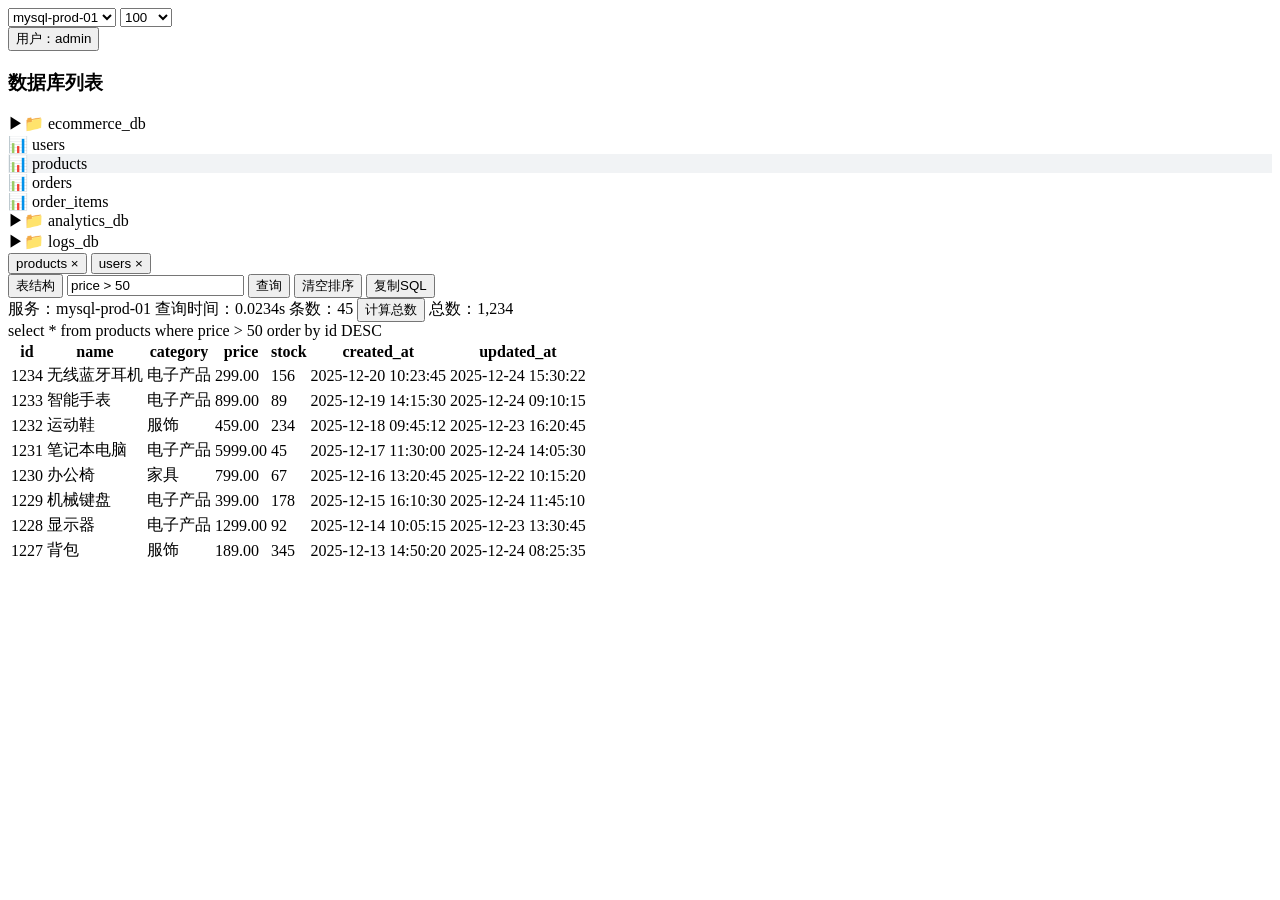
==== src/main/resources/templates/demo.html @ 5e8a5296 "Migrate to Spring Boot project with Java backend API forwarding Co-authored-by: muuzili163 <25076926" ====
<!DOCTYPE html>
<html lang="zh-CN">
<head>
    <meta charset="UTF-8">
    <meta name="viewport" content="width=device-width, initial-scale=1.0">
    <title>Archery互联网SQL审计 - MySQL数据查看器 (演示)</title>
    <link rel="stylesheet" href="styles.css">
</head>
<body>
    <!-- Main Application -->
    <div id="mainApp">
        <!-- Top Bar -->
        <div class="top-bar">
            <div class="top-bar-left">
                <select id="serverSelect" class="form-select">
                    <option value="">选择服务器...</option>
                    <option value="mysql-prod-01" selected>mysql-prod-01</option>
                    <option value="mysql-prod-02">mysql-prod-02</option>
                    <option value="mysql-test-01">mysql-test-01</option>
                </select>
                <select id="pageSizeSelect" class="form-select">
                    <option value="50">50</option>
                    <option value="100" selected>100</option>
                    <option value="200">200</option>
                    <option value="500">500</option>
                    <option value="1000">1000</option>
                </select>
            </div>
            <div class="top-bar-right">
                <button id="userBtn" class="btn btn-secondary">用户：admin</button>
            </div>
        </div>

        <!-- Main Content -->
        <div class="main-container">
            <!-- Sidebar -->
            <div class="sidebar">
                <div class="sidebar-header">
                    <h3>数据库列表</h3>
                </div>
                <div class="tree-view" id="treeView">
                    <div class="tree-node">
                        <div class="tree-node-label">
                            <span class="tree-icon expanded">▶</span><span>📁 ecommerce_db</span>
                        </div>
                        <div class="tree-children show">
                            <div class="tree-table">📊 users</div>
                            <div class="tree-table" style="background: #f1f3f5;">📊 products</div>
                            <div class="tree-table">📊 orders</div>
                            <div class="tree-table">📊 order_items</div>
                        </div>
                    </div>
                    <div class="tree-node">
                        <div class="tree-node-label">
                            <span class="tree-icon">▶</span><span>📁 analytics_db</span>
                        </div>
                        <div class="tree-children">
                        </div>
                    </div>
                    <div class="tree-node">
                        <div class="tree-node-label">
                            <span class="tree-icon">▶</span><span>📁 logs_db</span>
                        </div>
                        <div class="tree-children">
                        </div>
                    </div>
                </div>
            </div>

            <!-- Content Area -->
            <div class="content-area">
                <div class="tabs-container">
                    <div class="tabs-header" id="tabsHeader">
                        <button class="tab active">
                            <span>products</span>
                            <span class="tab-close">×</span>
                        </button>
                        <button class="tab">
                            <span>users</span>
                            <span class="tab-close">×</span>
                        </button>
                    </div>
                    <div class="tabs-content" id="tabsContent">
                        <div class="tab-pane active">
                            <div class="query-panel">
                                <div class="query-controls">
                                    <button class="btn btn-sm btn-secondary">表结构</button>
                                    <input type="text" class="query-input" placeholder="输入WHERE条件，例如：id > 100" value="price > 50">
                                    <button class="btn btn-sm btn-success">查询</button>
                                    <button class="btn btn-sm btn-secondary">清空排序</button>
                                    <button class="btn btn-sm btn-secondary">复制SQL</button>
                                </div>
                                <div class="query-info">
                                    <span>服务：mysql-prod-01</span>
                                    <span>查询时间：0.0234s</span>
                                    <span>条数：45</span>
                                    <button class="btn btn-sm btn-secondary">计算总数</button>
                                    <span>总数：1,234</span>
                                </div>
                                <div class="query-sql">select * from products where price > 50 order by id DESC</div>
                            </div>
                            <div class="table-container">
                                <table class="data-table">
                                    <thead>
                                        <tr>
                                            <th class="sorted-asc">id</th>
                                            <th>name</th>
                                            <th>category</th>
                                            <th>price</th>
                                            <th>stock</th>
                                            <th>created_at</th>
                                            <th>updated_at</th>
                                        </tr>
                                    </thead>
                                    <tbody>
                                        <tr>
                                            <td>1234</td>
                                            <td>无线蓝牙耳机</td>
                                            <td>电子产品</td>
                                            <td>299.00</td>
                                            <td>156</td>
                                            <td>2025-12-20 10:23:45</td>
                                            <td>2025-12-24 15:30:22</td>
                                        </tr>
                                        <tr>
                                            <td>1233</td>
                                            <td>智能手表</td>
                                            <td>电子产品</td>
                                            <td>899.00</td>
                                            <td>89</td>
                                            <td>2025-12-19 14:15:30</td>
                                            <td>2025-12-24 09:10:15</td>
                                        </tr>
                                        <tr>
                                            <td>1232</td>
                                            <td>运动鞋</td>
                                            <td>服饰</td>
                                            <td>459.00</td>
                                            <td>234</td>
                                            <td>2025-12-18 09:45:12</td>
                                            <td>2025-12-23 16:20:45</td>
                                        </tr>
                                        <tr>
                                            <td>1231</td>
                                            <td>笔记本电脑</td>
                                            <td>电子产品</td>
                                            <td>5999.00</td>
                                            <td>45</td>
                                            <td>2025-12-17 11:30:00</td>
                                            <td>2025-12-24 14:05:30</td>
                                        </tr>
                                        <tr>
                                            <td>1230</td>
                                            <td>办公椅</td>
                                            <td>家具</td>
                                            <td>799.00</td>
                                            <td>67</td>
                                            <td>2025-12-16 13:20:45</td>
                                            <td>2025-12-22 10:15:20</td>
                                        </tr>
                                        <tr>
                                            <td>1229</td>
                                            <td>机械键盘</td>
                                            <td>电子产品</td>
                                            <td>399.00</td>
                                            <td>178</td>
                                            <td>2025-12-15 16:10:30</td>
                                            <td>2025-12-24 11:45:10</td>
                                        </tr>
                                        <tr>
                                            <td>1228</td>
                                            <td>显示器</td>
                                            <td>电子产品</td>
                                            <td>1299.00</td>
                                            <td>92</td>
                                            <td>2025-12-14 10:05:15</td>
                                            <td>2025-12-23 13:30:45</td>
                                        </tr>
                                        <tr>
                                            <td>1227</td>
                                            <td>背包</td>
                                            <td>服饰</td>
                                            <td>189.00</td>
                                            <td>345</td>
                                            <td>2025-12-13 14:50:20</td>
                                            <td>2025-12-24 08:25:35</td>
                                        </tr>
                                    </tbody>
                                </table>
                            </div>
                        </div>
                    </div>
                </div>
            </div>
        </div>
    </div>
</body>
</html>
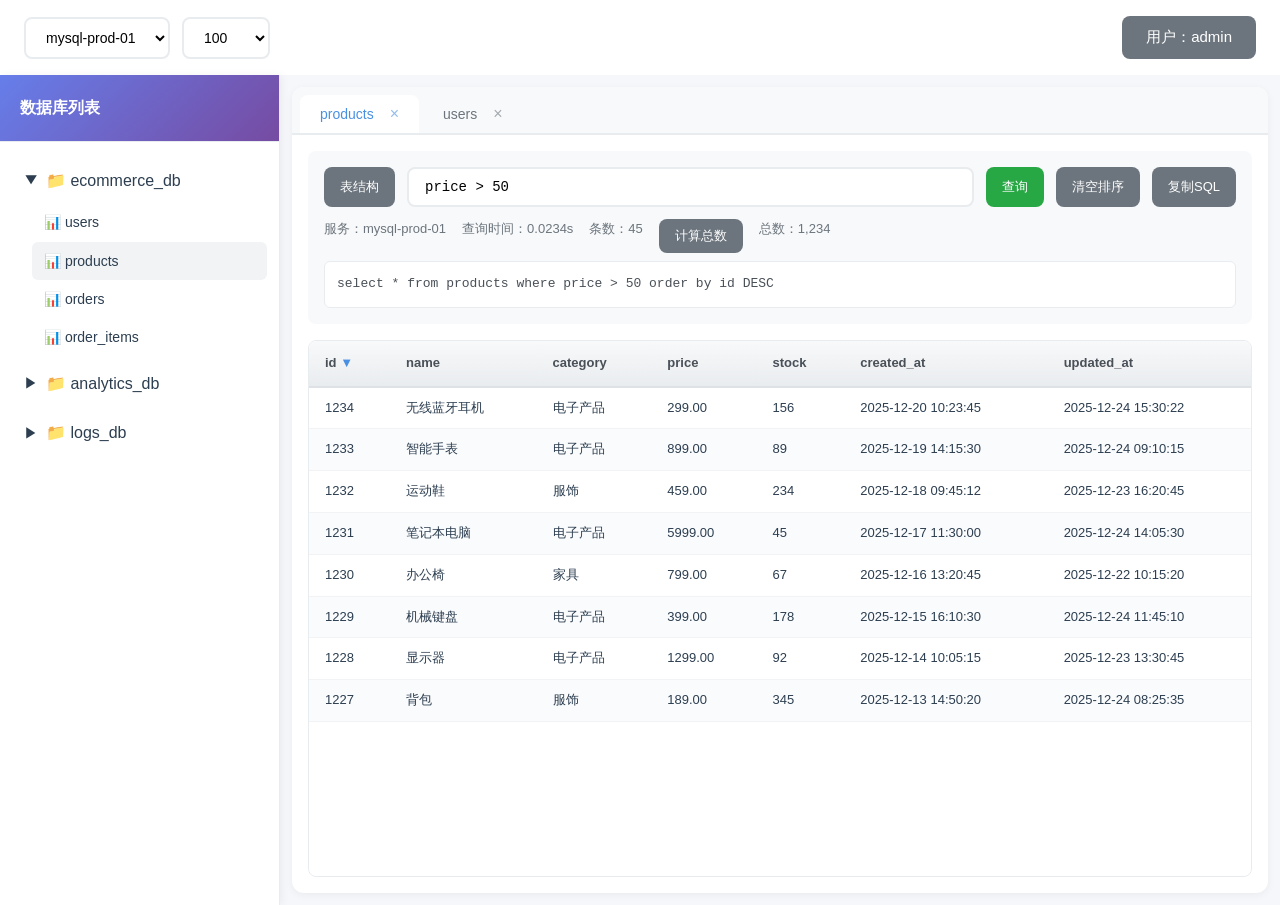
==== commit fa2bdbec: "Fix code review issues and add security comments Co-authored-by: muuzili163 <250769260+muuzili163@us" ====
--- a/src/main/resources/templates/demo.html
+++ b/src/main/resources/templates/demo.html
@@ -4,7 +4,7 @@
     <meta charset="UTF-8">
     <meta name="viewport" content="width=device-width, initial-scale=1.0">
     <title>Archery互联网SQL审计 - MySQL数据查看器 (演示)</title>
-    <link rel="stylesheet" href="styles.css">
+    <link rel="stylesheet" href="/styles.css">
 </head>
 <body>
     <!-- Main Application -->
--- a/styles.css
+++ b/styles.css
@@ -0,0 +1,674 @@
+/* Modern CSS Reset */
+* {
+    margin: 0;
+    padding: 0;
+    box-sizing: border-box;
+}
+
+body {
+    font-family: -apple-system, BlinkMacSystemFont, 'Segoe UI', 'Microsoft YaHei', 'Helvetica Neue', Arial, sans-serif;
+    background: #f5f7fa;
+    color: #2c3e50;
+    line-height: 1.6;
+}
+
+/* Modal Styles */
+.modal {
+    display: flex;
+    position: fixed;
+    z-index: 1000;
+    left: 0;
+    top: 0;
+    width: 100%;
+    height: 100%;
+    background-color: rgba(0, 0, 0, 0.5);
+    backdrop-filter: blur(5px);
+    align-items: center;
+    justify-content: center;
+}
+
+.modal-content {
+    background: white;
+    border-radius: 12px;
+    box-shadow: 0 20px 60px rgba(0, 0, 0, 0.3);
+    width: 90%;
+    max-width: 450px;
+    animation: slideIn 0.3s ease-out;
+}
+
+@keyframes slideIn {
+    from {
+        transform: translateY(-50px);
+        opacity: 0;
+    }
+    to {
+        transform: translateY(0);
+        opacity: 1;
+    }
+}
+
+.modal-header {
+    padding: 30px 30px 20px;
+    text-align: center;
+    border-bottom: 1px solid #e9ecef;
+}
+
+.modal-header h2 {
+    color: #2c3e50;
+    font-size: 24px;
+    font-weight: 600;
+}
+
+.modal-body {
+    padding: 30px;
+}
+
+/* Form Styles */
+.form-group {
+    margin-bottom: 20px;
+}
+
+.form-group label {
+    display: block;
+    margin-bottom: 8px;
+    color: #495057;
+    font-weight: 500;
+    font-size: 14px;
+}
+
+.form-control {
+    width: 100%;
+    padding: 12px 16px;
+    border: 2px solid #e9ecef;
+    border-radius: 8px;
+    font-size: 15px;
+    transition: all 0.3s ease;
+    background: #f8f9fa;
+}
+
+.form-control:focus {
+    outline: none;
+    border-color: #4a90e2;
+    background: white;
+    box-shadow: 0 0 0 3px rgba(74, 144, 226, 0.1);
+}
+
+.form-select {
+    padding: 10px 16px;
+    border: 2px solid #e9ecef;
+    border-radius: 8px;
+    font-size: 14px;
+    background: white;
+    cursor: pointer;
+    transition: all 0.3s ease;
+    margin-right: 12px;
+}
+
+.form-select:focus {
+    outline: none;
+    border-color: #4a90e2;
+    box-shadow: 0 0 0 3px rgba(74, 144, 226, 0.1);
+}
+
+/* Button Styles */
+.btn {
+    padding: 12px 24px;
+    border: none;
+    border-radius: 8px;
+    font-size: 15px;
+    font-weight: 500;
+    cursor: pointer;
+    transition: all 0.3s ease;
+    display: inline-flex;
+    align-items: center;
+    justify-content: center;
+    gap: 8px;
+}
+
+.btn:hover {
+    transform: translateY(-2px);
+    box-shadow: 0 4px 12px rgba(0, 0, 0, 0.15);
+}
+
+.btn:active {
+    transform: translateY(0);
+}
+
+.btn:disabled {
+    opacity: 0.6;
+    cursor: not-allowed;
+    transform: none;
+}
+
+.btn-primary {
+    background: linear-gradient(135deg, #667eea 0%, #764ba2 100%);
+    color: white;
+}
+
+.btn-primary:hover {
+    background: linear-gradient(135deg, #5568d3 0%, #63407a 100%);
+}
+
+.btn-secondary {
+    background: #6c757d;
+    color: white;
+}
+
+.btn-secondary:hover {
+    background: #5a6268;
+}
+
+.btn-success {
+    background: #28a745;
+    color: white;
+}
+
+.btn-success:hover {
+    background: #218838;
+}
+
+.btn-block {
+    width: 100%;
+}
+
+.btn-sm {
+    padding: 8px 16px;
+    font-size: 13px;
+}
+
+/* Error Message */
+.error-message {
+    color: #dc3545;
+    font-size: 14px;
+    margin-top: 12px;
+    padding: 10px;
+    border-radius: 6px;
+    background: #fff5f5;
+    border-left: 3px solid #dc3545;
+    display: none;
+}
+
+.error-message.show {
+    display: block;
+}
+
+/* Top Bar */
+.top-bar {
+    background: white;
+    padding: 16px 24px;
+    box-shadow: 0 2px 8px rgba(0, 0, 0, 0.05);
+    display: flex;
+    justify-content: space-between;
+    align-items: center;
+}
+
+.top-bar-left {
+    display: flex;
+    align-items: center;
+}
+
+.top-bar-right {
+    display: flex;
+    align-items: center;
+}
+
+/* Main Container */
+.main-container {
+    display: flex;
+    height: calc(100vh - 70px);
+    background: #f5f7fa;
+}
+
+/* Sidebar */
+.sidebar {
+    width: 280px;
+    background: white;
+    border-right: 1px solid #e9ecef;
+    display: flex;
+    flex-direction: column;
+    box-shadow: 2px 0 8px rgba(0, 0, 0, 0.05);
+}
+
+.sidebar-header {
+    padding: 20px;
+    border-bottom: 1px solid #e9ecef;
+    background: linear-gradient(135deg, #667eea 0%, #764ba2 100%);
+    color: white;
+}
+
+.sidebar-header h3 {
+    font-size: 16px;
+    font-weight: 600;
+}
+
+/* Tree View */
+.tree-view {
+    flex: 1;
+    overflow-y: auto;
+    padding: 12px;
+}
+
+.tree-placeholder {
+    text-align: center;
+    color: #adb5bd;
+    padding: 40px 20px;
+    font-size: 14px;
+}
+
+.tree-node {
+    margin: 4px 0;
+}
+
+.tree-node-label {
+    padding: 10px 12px;
+    cursor: pointer;
+    border-radius: 6px;
+    display: flex;
+    align-items: center;
+    gap: 8px;
+    transition: all 0.2s ease;
+    user-select: none;
+}
+
+.tree-node-label:hover {
+    background: #f8f9fa;
+}
+
+.tree-node-label.active {
+    background: #e7f0ff;
+    color: #4a90e2;
+    font-weight: 500;
+}
+
+.tree-icon {
+    font-size: 14px;
+    transition: transform 0.2s ease;
+}
+
+.tree-icon.expanded {
+    transform: rotate(90deg);
+}
+
+.tree-children {
+    margin-left: 20px;
+    display: none;
+}
+
+.tree-children.show {
+    display: block;
+}
+
+.tree-table {
+    padding: 8px 12px;
+    cursor: pointer;
+    border-radius: 6px;
+    display: flex;
+    align-items: center;
+    gap: 8px;
+    transition: all 0.2s ease;
+    font-size: 14px;
+}
+
+.tree-table:hover {
+    background: #f1f3f5;
+}
+
+/* Content Area */
+.content-area {
+    flex: 1;
+    display: flex;
+    flex-direction: column;
+    background: white;
+    margin: 12px;
+    border-radius: 12px;
+    box-shadow: 0 2px 8px rgba(0, 0, 0, 0.05);
+    overflow: hidden;
+}
+
+/* Tabs */
+.tabs-container {
+    display: flex;
+    flex-direction: column;
+    height: 100%;
+}
+
+.tabs-header {
+    display: flex;
+    background: #f8f9fa;
+    border-bottom: 2px solid #e9ecef;
+    overflow-x: auto;
+    padding: 8px 8px 0;
+}
+
+.tab {
+    padding: 10px 20px;
+    cursor: pointer;
+    border: none;
+    background: transparent;
+    border-radius: 8px 8px 0 0;
+    display: flex;
+    align-items: center;
+    gap: 8px;
+    white-space: nowrap;
+    transition: all 0.2s ease;
+    color: #6c757d;
+    font-size: 14px;
+    margin-right: 4px;
+}
+
+.tab:hover {
+    background: #e9ecef;
+}
+
+.tab.active {
+    background: white;
+    color: #4a90e2;
+    font-weight: 500;
+}
+
+.tab-close {
+    margin-left: 8px;
+    font-size: 16px;
+    opacity: 0.6;
+    transition: opacity 0.2s ease;
+}
+
+.tab-close:hover {
+    opacity: 1;
+    color: #dc3545;
+}
+
+.tabs-content {
+    flex: 1;
+    overflow: hidden;
+    position: relative;
+}
+
+.tab-pane {
+    display: none;
+    height: 100%;
+    flex-direction: column;
+    padding: 16px;
+}
+
+.tab-pane.active {
+    display: flex;
+}
+
+/* Welcome Screen */
+.welcome-screen {
+    display: flex;
+    flex-direction: column;
+    align-items: center;
+    justify-content: center;
+    height: 100%;
+    color: #adb5bd;
+}
+
+.welcome-icon {
+    font-size: 80px;
+    margin-bottom: 20px;
+}
+
+.welcome-screen h2 {
+    font-size: 28px;
+    margin-bottom: 12px;
+    color: #6c757d;
+}
+
+.welcome-screen p {
+    font-size: 16px;
+}
+
+/* Query Panel */
+.query-panel {
+    background: #f8f9fa;
+    padding: 16px;
+    border-radius: 8px;
+    margin-bottom: 16px;
+}
+
+.query-controls {
+    display: flex;
+    gap: 12px;
+    margin-bottom: 12px;
+    flex-wrap: wrap;
+}
+
+.query-input {
+    flex: 1;
+    min-width: 300px;
+    padding: 10px 16px;
+    border: 2px solid #e9ecef;
+    border-radius: 8px;
+    font-size: 14px;
+    font-family: 'Consolas', 'Monaco', monospace;
+}
+
+.query-input:focus {
+    outline: none;
+    border-color: #4a90e2;
+    box-shadow: 0 0 0 3px rgba(74, 144, 226, 0.1);
+}
+
+.query-info {
+    display: flex;
+    gap: 16px;
+    font-size: 13px;
+    color: #6c757d;
+    flex-wrap: wrap;
+}
+
+.query-sql {
+    margin-top: 8px;
+    padding: 12px;
+    background: white;
+    border: 1px solid #e9ecef;
+    border-radius: 6px;
+    font-family: 'Consolas', 'Monaco', monospace;
+    font-size: 13px;
+    word-break: break-all;
+    color: #495057;
+}
+
+/* Table Container */
+.table-container {
+    flex: 1;
+    overflow: auto;
+    border: 1px solid #e9ecef;
+    border-radius: 8px;
+    background: white;
+}
+
+/* Data Table */
+.data-table {
+    width: 100%;
+    border-collapse: collapse;
+    font-size: 13px;
+}
+
+.data-table thead {
+    position: sticky;
+    top: 0;
+    z-index: 10;
+    background: #f8f9fa;
+}
+
+.data-table th {
+    padding: 12px 16px;
+    text-align: left;
+    font-weight: 600;
+    color: #495057;
+    border-bottom: 2px solid #dee2e6;
+    cursor: pointer;
+    user-select: none;
+    white-space: nowrap;
+    background: linear-gradient(to bottom, #f8f9fa 0%, #e9ecef 100%);
+}
+
+.data-table th:hover {
+    background: linear-gradient(to bottom, #e9ecef 0%, #dee2e6 100%);
+}
+
+.data-table th.sorted-asc::after {
+    content: ' ▼';
+    color: #4a90e2;
+}
+
+.data-table th.sorted-desc::after {
+    content: ' ▲';
+    color: #4a90e2;
+}
+
+.data-table td {
+    padding: 10px 16px;
+    border-bottom: 1px solid #f1f3f5;
+    max-width: 500px;
+    overflow: hidden;
+    text-overflow: ellipsis;
+    white-space: nowrap;
+}
+
+.data-table tbody tr:hover {
+    background: #f8f9fa;
+}
+
+.data-table tbody tr:nth-child(even) {
+    background: #fafbfc;
+}
+
+.data-table tbody tr:nth-child(even):hover {
+    background: #f1f3f5;
+}
+
+/* Table Structure Display */
+.table-structure {
+    background: white;
+    border: 1px solid #e9ecef;
+    border-radius: 8px;
+    padding: 16px;
+    margin-bottom: 16px;
+    max-height: 300px;
+    overflow-y: auto;
+    display: none;
+}
+
+.table-structure.show {
+    display: block;
+}
+
+.table-structure pre {
+    font-family: 'Consolas', 'Monaco', monospace;
+    font-size: 13px;
+    line-height: 1.6;
+    color: #2c3e50;
+    margin: 0;
+    white-space: pre-wrap;
+    word-wrap: break-word;
+}
+
+/* Status Bar */
+.status-bar {
+    display: flex;
+    justify-content: space-between;
+    align-items: center;
+    padding: 12px 16px;
+    background: #f8f9fa;
+    border-top: 1px solid #e9ecef;
+    font-size: 13px;
+    color: #6c757d;
+}
+
+.status-left {
+    display: flex;
+    gap: 16px;
+    align-items: center;
+}
+
+.status-right {
+    display: flex;
+    gap: 16px;
+    align-items: center;
+}
+
+/* Loading Spinner */
+.spinner {
+    display: inline-block;
+    width: 16px;
+    height: 16px;
+    border: 2px solid #f3f3f3;
+    border-top: 2px solid #4a90e2;
+    border-radius: 50%;
+    animation: spin 1s linear infinite;
+}
+
+@keyframes spin {
+    0% { transform: rotate(0deg); }
+    100% { transform: rotate(360deg); }
+}
+
+/* Scrollbar Styles */
+::-webkit-scrollbar {
+    width: 10px;
+    height: 10px;
+}
+
+::-webkit-scrollbar-track {
+    background: #f1f3f5;
+    border-radius: 5px;
+}
+
+::-webkit-scrollbar-thumb {
+    background: #adb5bd;
+    border-radius: 5px;
+}
+
+::-webkit-scrollbar-thumb:hover {
+    background: #868e96;
+}
+
+/* Responsive Design */
+@media (max-width: 768px) {
+    .sidebar {
+        width: 200px;
+    }
+    
+    .top-bar {
+        flex-direction: column;
+        gap: 12px;
+    }
+    
+    .top-bar-left,
+    .top-bar-right {
+        width: 100%;
+    }
+    
+    .query-controls {
+        flex-direction: column;
+    }
+    
+    .query-input {
+        min-width: 100%;
+    }
+}
+
+/* Utility Classes */
+.hidden {
+    display: none !important;
+}
+
+.text-center {
+    text-align: center;
+}
+
+.text-muted {
+    color: #6c757d;
+}
+
+.mt-2 {
+    margin-top: 8px;
+}
+
+.mb-2 {
+    margin-bottom: 8px;
+}
